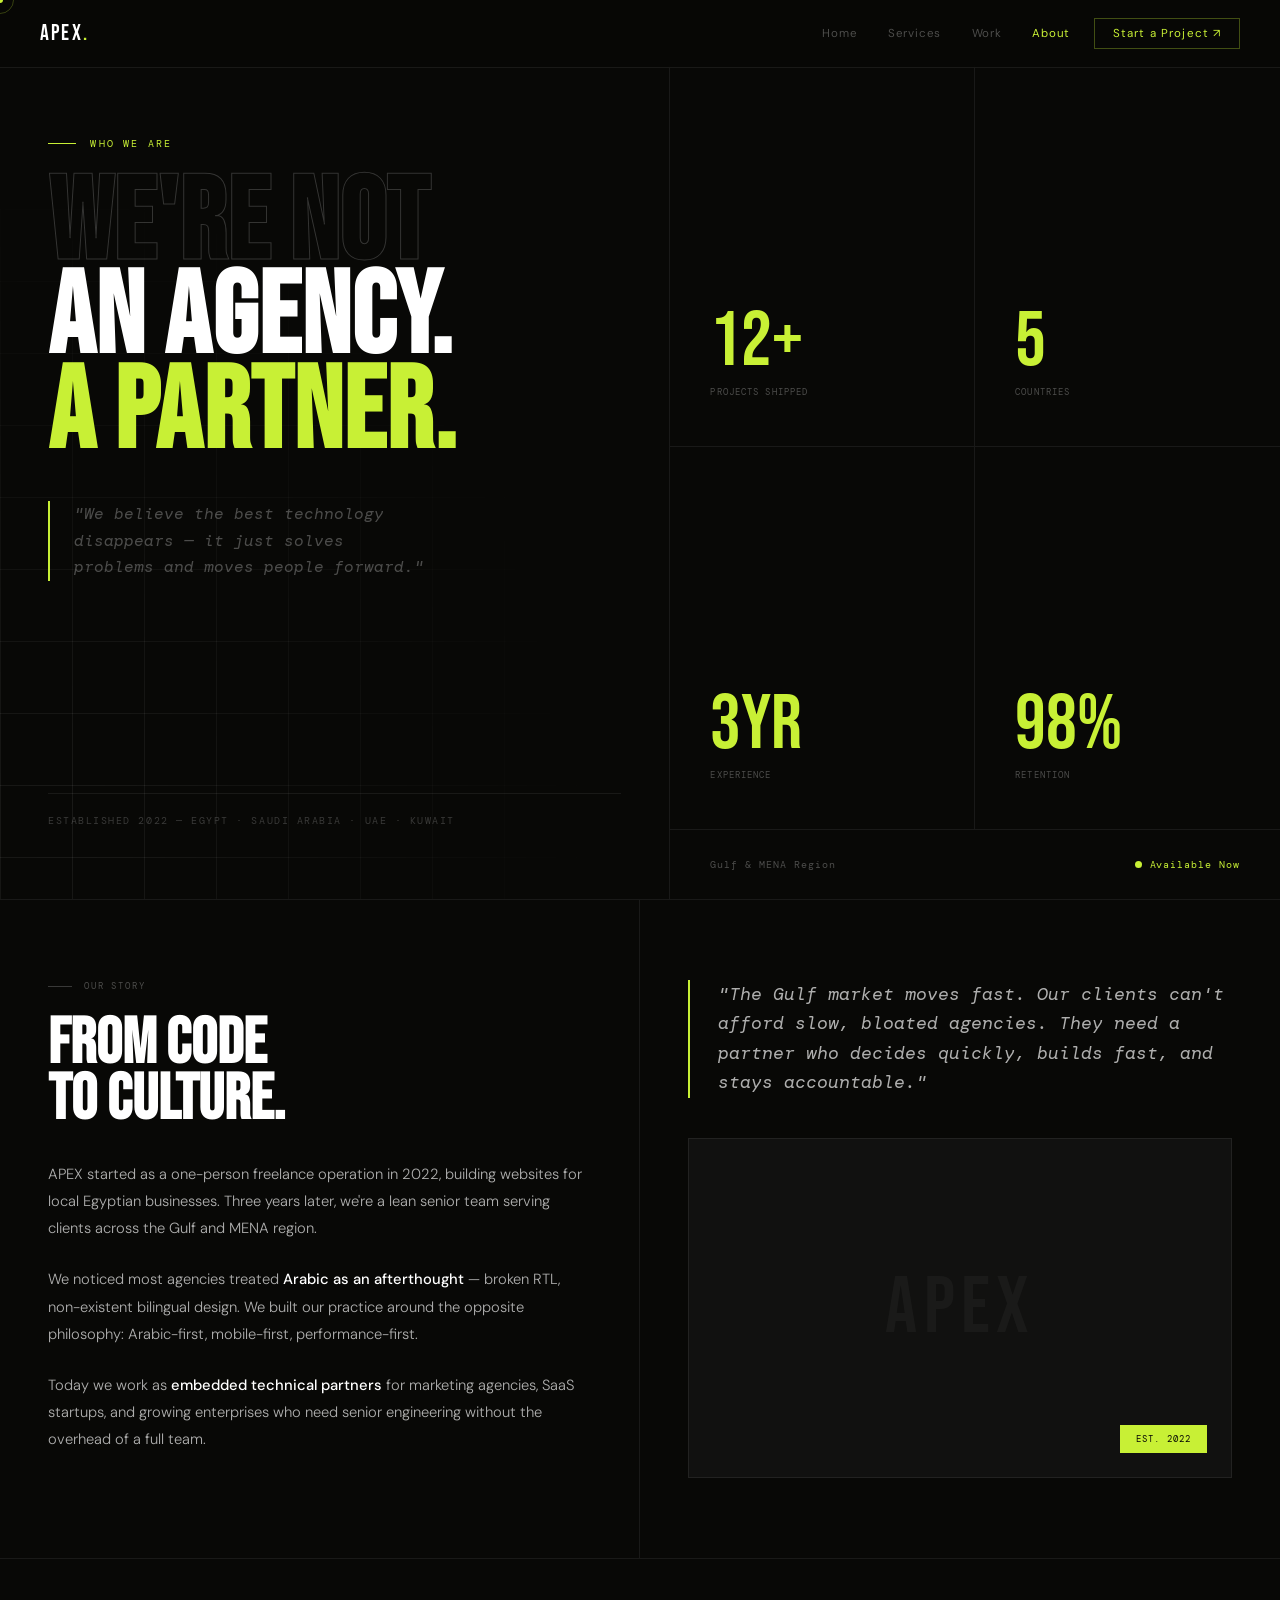
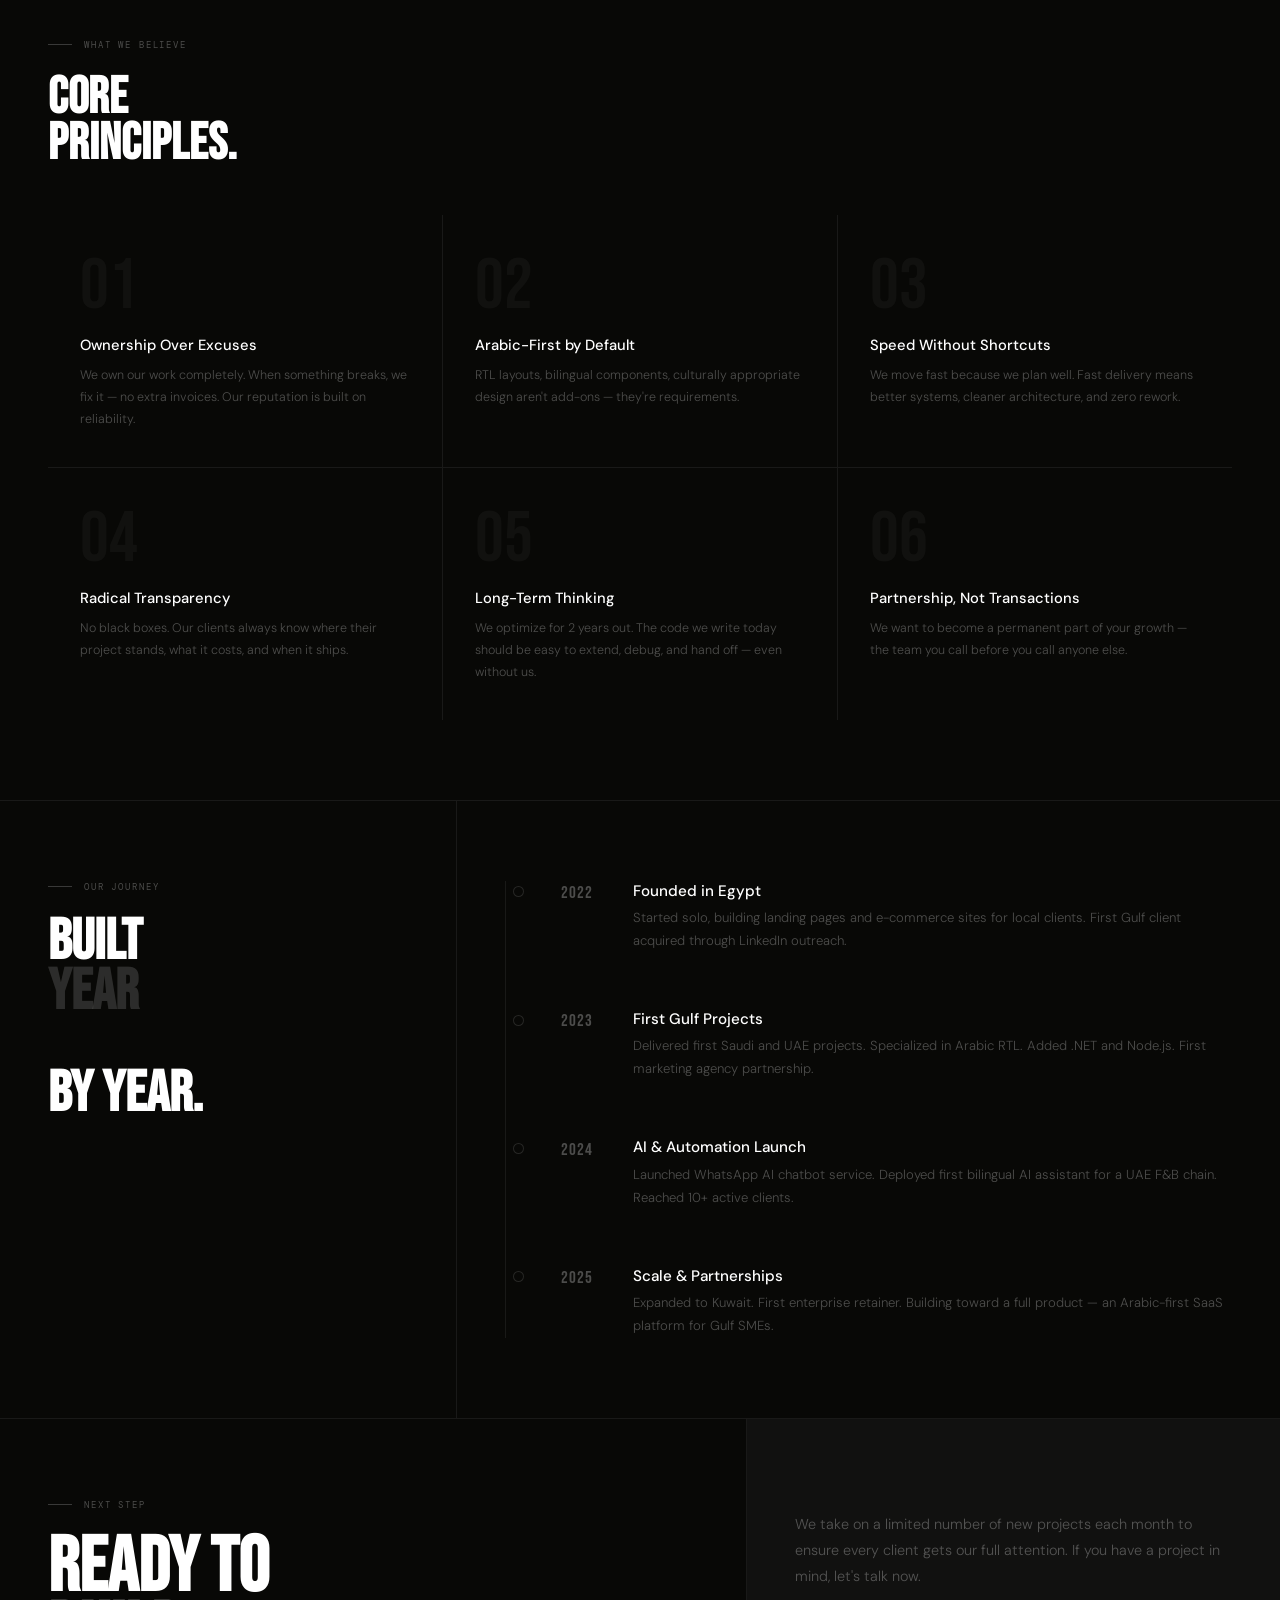
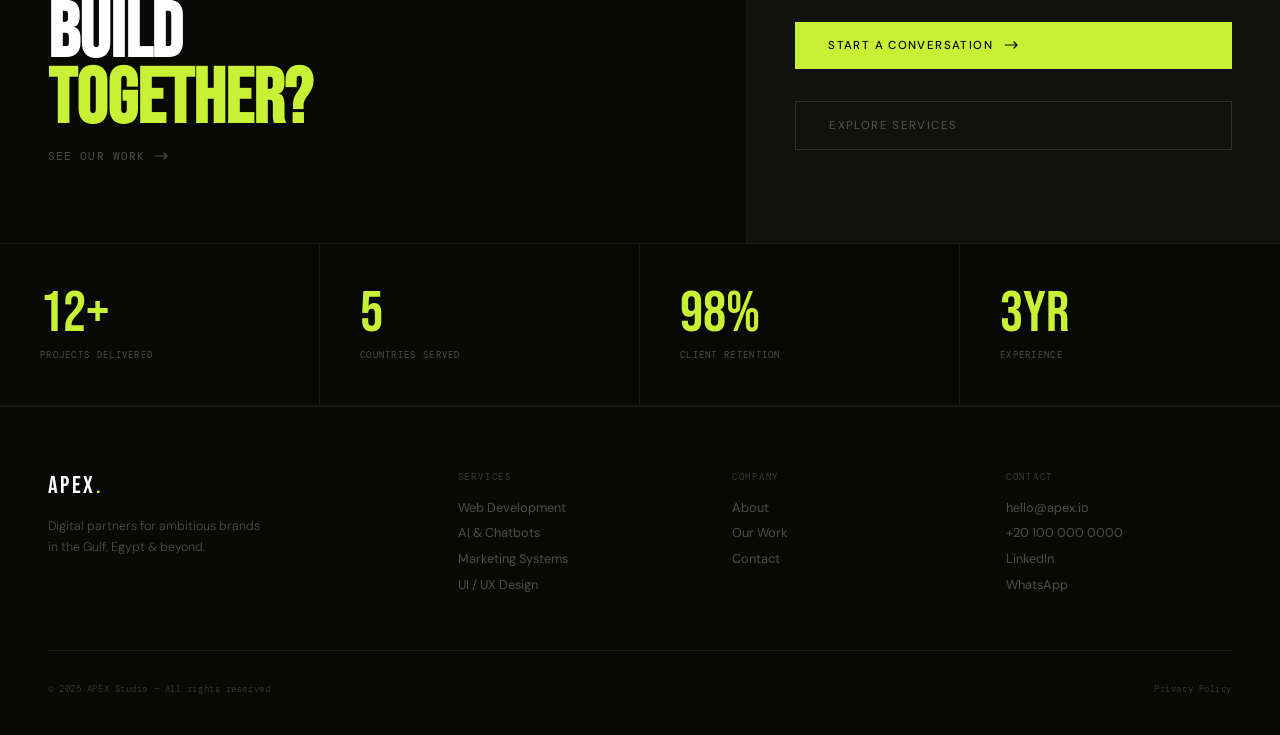
==== about.html @ 2ac138c9 "new tempelate of digital marketing website" ====
<!DOCTYPE html>
<html lang="en">
<head>
<meta charset="UTF-8">
<meta name="viewport" content="width=device-width, initial-scale=1.0">
<title>About — APEX Studio</title>
<link rel="preconnect" href="https://fonts.googleapis.com">
<link rel="preconnect" href="https://fonts.gstatic.com" crossorigin>
<link href="https://fonts.googleapis.com/css2?family=Bebas+Neue&family=DM+Mono:ital,wght@0,300;0,400;1,300&family=DM+Sans:ital,opsz,wght@0,9..40,300;0,9..40,400;0,9..40,500;1,9..40,300&display=swap" rel="stylesheet">
<link rel="stylesheet" href="shared.css">
<link rel="stylesheet" href="about.css">

</head>
<body>
<div class="prog" id="prog"></div>
<div class="spotlight" id="spotlight"></div>
<div class="cursor-dot" id="cur"></div>
<div class="cursor-ring" id="curR"></div>

<header>
  <a href="index.html" class="logo">APEX<span>.</span></a>
  <nav>
    <a href="index.html">Home</a><a href="services.html">Services</a>
    <a href="work.html">Work</a><a href="about.html" class="active">About</a>
    <a href="contact.html" class="nav-cta">Start a Project ↗</a>
  </nav>
</header>

<section class="manifesto">
  <div class="mani-left">
    <div class="mani-grid"></div>
    <div class="mani-content">
      <div class="eyebrow reveal" style="position:relative;z-index:1">Who We Are</div>
      <h1 class="mani-title">
        <span class="outline reveal d1">We're Not</span>
        <span class="reveal d2">An Agency.</span>
        <span class="lime reveal d3">A Partner.</span>
      </h1>
      <p class="mani-desc reveal d3">"We believe the best technology disappears — it just solves problems and moves people forward."</p>
    </div>
    <div class="mani-since reveal d4">Established 2022 — Egypt · Saudi Arabia · UAE · Kuwait</div>
  </div>
  <div class="mani-right">
    <div class="mani-stats">
      <div class="mani-stat reveal"><div class="ms-val">12+</div><div class="ms-lbl">Projects Shipped</div></div>
      <div class="mani-stat reveal d1"><div class="ms-val">5</div><div class="ms-lbl">Countries</div></div>
      <div class="mani-stat reveal d2"><div class="ms-val">3yr</div><div class="ms-lbl">Experience</div></div>
      <div class="mani-stat reveal d3"><div class="ms-val">98%</div><div class="ms-lbl">Retention</div></div>
    </div>
    <div class="mani-loc reveal d4">
      <span>Gulf &amp; MENA Region</span>
      <div class="avail-badge"><div class="avail-dot"></div><span>Available Now</span></div>
    </div>
  </div>
</section>

<section class="story">
  <div class="story-left">
    <div class="section-eyebrow reveal">Our Story</div>
    <h2 class="reveal d1">From Code<br>to Culture.</h2>
    <div class="story-body">
      <p class="reveal d2">APEX started as a one-person freelance operation in 2022, building websites for local Egyptian businesses. Three years later, we're a lean senior team serving clients across the Gulf and MENA region.</p>
      <p class="reveal d3">We noticed most agencies treated <strong>Arabic as an afterthought</strong> — broken RTL, non-existent bilingual design. We built our practice around the opposite philosophy: Arabic-first, mobile-first, performance-first.</p>
      <p class="reveal d4">Today we work as <strong>embedded technical partners</strong> for marketing agencies, SaaS startups, and growing enterprises who need senior engineering without the overhead of a full team.</p>
    </div>
  </div>
  <div class="story-right">
    <blockquote class="story-quote reveal">"The Gulf market moves fast. Our clients can't afford slow, bloated agencies. They need a partner who decides quickly, builds fast, and stays accountable."</blockquote>
    <div class="story-visual reveal d2">
      <div class="sv-text">APEX</div>
      <div class="sv-badge">Est. 2022</div>
    </div>
  </div>
</section>

<section class="values">
  <div class="section-eyebrow reveal">What We Believe</div>
  <h2 class="reveal d1" style="font-family:'Bebas Neue',sans-serif;font-size:clamp(2.5rem,4vw,5rem);line-height:.9;margin-top:1rem">Core<br>Principles.</h2>
  <div class="values-grid">
    <div class="val-card reveal"><div class="vc-num">01</div><div class="vc-title">Ownership Over Excuses</div><p class="vc-desc">We own our work completely. When something breaks, we fix it — no extra invoices. Our reputation is built on reliability.</p></div>
    <div class="val-card reveal d1"><div class="vc-num">02</div><div class="vc-title">Arabic-First by Default</div><p class="vc-desc">RTL layouts, bilingual components, culturally appropriate design aren't add-ons — they're requirements.</p></div>
    <div class="val-card reveal d2"><div class="vc-num">03</div><div class="vc-title">Speed Without Shortcuts</div><p class="vc-desc">We move fast because we plan well. Fast delivery means better systems, cleaner architecture, and zero rework.</p></div>
    <div class="val-card reveal"><div class="vc-num">04</div><div class="vc-title">Radical Transparency</div><p class="vc-desc">No black boxes. Our clients always know where their project stands, what it costs, and when it ships.</p></div>
    <div class="val-card reveal d1"><div class="vc-num">05</div><div class="vc-title">Long-Term Thinking</div><p class="vc-desc">We optimize for 2 years out. The code we write today should be easy to extend, debug, and hand off — even without us.</p></div>
    <div class="val-card reveal d2"><div class="vc-num">06</div><div class="vc-title">Partnership, Not Transactions</div><p class="vc-desc">We want to become a permanent part of your growth — the team you call before you call anyone else.</p></div>
  </div>
</section>

<div class="timeline-section">
  <div class="tl-intro">
    <div class="section-eyebrow reveal">Our Journey</div>
    <h2 class="reveal d1">Built<br><span class="dim">Year</span><br>by Year.</h2>
  </div>
  <div class="tl-body">
    <div class="tl-item reveal">
      <div class="tl-dot-wrap"><div class="tl-dot"></div></div>
      <div class="tl-year">2022</div>
      <div class="tl-content"><div class="tl-title">Founded in Egypt</div><p class="tl-desc">Started solo, building landing pages and e-commerce sites for local clients. First Gulf client acquired through LinkedIn outreach.</p></div>
    </div>
    <div class="tl-item reveal d1">
      <div class="tl-dot-wrap"><div class="tl-dot"></div></div>
      <div class="tl-year">2023</div>
      <div class="tl-content"><div class="tl-title">First Gulf Projects</div><p class="tl-desc">Delivered first Saudi and UAE projects. Specialized in Arabic RTL. Added .NET and Node.js. First marketing agency partnership.</p></div>
    </div>
    <div class="tl-item reveal d2">
      <div class="tl-dot-wrap"><div class="tl-dot"></div></div>
      <div class="tl-year">2024</div>
      <div class="tl-content"><div class="tl-title">AI & Automation Launch</div><p class="tl-desc">Launched WhatsApp AI chatbot service. Deployed first bilingual AI assistant for a UAE F&B chain. Reached 10+ active clients.</p></div>
    </div>
    <div class="tl-item reveal d3">
      <div class="tl-dot-wrap"><div class="tl-dot"></div></div>
      <div class="tl-year">2025</div>
      <div class="tl-content"><div class="tl-title">Scale & Partnerships</div><p class="tl-desc">Expanded to Kuwait. First enterprise retainer. Building toward a full product — an Arabic-first SaaS platform for Gulf SMEs.</p></div>
    </div>
  </div>
</div>

<section class="about-cta">
  <div class="acta-left">
    <div>
      <div class="section-eyebrow reveal">Next Step</div>
      <h2 class="reveal d1">Ready to<br>Build<br><span class="lime">Together?</span></h2>
    </div>
    <a href="work.html" class="arrow-link reveal d3" style="margin-top:1rem">See our work<svg width="14" height="8" viewBox="0 0 14 8" fill="none"><path d="M0 4h12M9 1l3 3-3 3" stroke="currentColor" stroke-width="1.2" stroke-linecap="round" stroke-linejoin="round"/></svg></a>
  </div>
  <div class="acta-right">
    <p class="reveal">We take on a limited number of new projects each month to ensure every client gets our full attention. If you have a project in mind, let's talk now.</p>
    <a href="contact.html" class="btn-lime reveal d1">Start a Conversation<svg width="14" height="8" viewBox="0 0 14 8" fill="none"><path d="M0 4h12M9 1l3 3-3 3" stroke="var(--bg)" stroke-width="1.2" stroke-linecap="round" stroke-linejoin="round"/></svg></a>
    <a href="services.html" class="btn-ghost reveal d2">Explore Services</a>
  </div>
</section>

<div class="stats-band">
  <div class="stat-cell reveal"><div class="s-val">12+</div><div class="s-lbl">Projects Delivered</div></div>
  <div class="stat-cell reveal d1"><div class="s-val">5</div><div class="s-lbl">Countries Served</div></div>
  <div class="stat-cell reveal d2"><div class="s-val">98%</div><div class="s-lbl">Client Retention</div></div>
  <div class="stat-cell reveal d3"><div class="s-val">3yr</div><div class="s-lbl">Experience</div></div>
</div>

<footer>
  <div class="footer-grid">
    <div class="f-brand"><a href="index.html" class="f-logo">APEX<span>.</span></a><p>Digital partners for ambitious brands in the Gulf, Egypt &amp; beyond.</p></div>
    <div class="f-col"><h4>Services</h4><a href="services.html">Web Development</a><a href="services.html">AI &amp; Chatbots</a><a href="services.html">Marketing Systems</a><a href="services.html">UI / UX Design</a></div>
    <div class="f-col"><h4>Company</h4><a href="about.html">About</a><a href="work.html">Our Work</a><a href="contact.html">Contact</a></div>
    <div class="f-col"><h4>Contact</h4><a href="mailto:hello@apex.io">hello@apex.io</a><a href="#">+20 100 000 0000</a><a href="#">LinkedIn</a><a href="#">WhatsApp</a></div>
  </div>
  <div class="footer-bottom"><p>© 2025 APEX Studio — All rights reserved</p><a href="#">Privacy Policy</a></div>
</footer>

<script src="shared.js"></script>
</body>
</html>
---- shared.css ----
@import url('https://fonts.googleapis.com/css2?family=Bebas+Neue&family=DM+Mono:ital,wght@0,300;0,400;1,300&family=DM+Sans:ital,opsz,wght@0,9..40,300;0,9..40,400;0,9..40,500;1,9..40,300&display=swap');

*,*::before,*::after{box-sizing:border-box;margin:0;padding:0}

:root{
  --bg:       #080806;
  --bg2:      #111110;
  --bg3:      #1a1a18;
  --bg4:      #222220;
  --line:     rgba(255,255,255,.07);
  --line2:    rgba(255,255,255,.12);
  --muted:    rgba(255,255,255,.28);
  --text:     rgba(255,255,255,.68);
  --white:    #ffffff;
  --lime:     #c8f035;
  --lime-dk:  #9cc020;
  --lime-dim: rgba(200,240,53,.1);
  --lime-glow:rgba(200,240,53,.22);
}

html{scroll-behavior:smooth}
body{
  font-family:'DM Sans',sans-serif;
  background:var(--bg);
  color:var(--white);
  overflow-x:hidden;
  cursor:none;
}

/* ── SPOTLIGHT + CURSOR ── */
.spotlight{
  position:fixed;width:340px;height:340px;border-radius:50%;
  pointer-events:none;z-index:1;
  transform:translate(-50%,-50%);
  background:radial-gradient(circle,rgba(200,240,53,.055) 0%,transparent 70%);
  opacity:0;transition:opacity .5s;
}
.cursor-dot{
  position:fixed;width:6px;height:6px;
  background:var(--lime);border-radius:50%;
  pointer-events:none;z-index:9999;
  transform:translate(-50%,-50%);
  transition:width .2s,height .2s,opacity .2s,transform .15s;
}
.cursor-ring{
  position:fixed;width:28px;height:28px;
  border:1px solid rgba(200,240,53,.45);border-radius:50%;
  pointer-events:none;z-index:9998;
  transform:translate(-50%,-50%);opacity:.55;
  transition:width .25s,height .25s,opacity .25s;
}
body:has(a:hover) .cursor-dot,
body:has(button:hover) .cursor-dot{transform:translate(-50%,-50%) scale(3);opacity:.3}

/* ── PROGRESS ── */
.prog{
  position:fixed;top:0;left:0;height:2px;
  background:var(--lime);z-index:700;width:0%;
  box-shadow:0 0 10px var(--lime-glow);
  transition:width .06s linear;
}

/* ── HEADER ── */
header{
  position:fixed;top:0;left:0;right:0;z-index:500;
  display:flex;justify-content:space-between;align-items:center;
  padding:1.1rem 2.5rem;
  border-bottom:1px solid var(--line);
  background:rgba(8,8,6,.93);
  backdrop-filter:blur(18px);
}
.logo{
  font-family:'Bebas Neue',sans-serif;font-size:1.4rem;
  letter-spacing:.1em;text-decoration:none;color:var(--white);
}
.logo span{color:var(--lime)}
nav{display:flex;align-items:center;gap:.1rem}
nav a{
  text-decoration:none;color:var(--muted);
  font-size:.72rem;letter-spacing:.07em;
  padding:.45rem .9rem;transition:color .18s;
}
nav a:hover,nav a.active{color:var(--lime)}
.nav-cta{
  margin-left:.5rem;padding:.46rem 1.1rem;
  border:1px solid rgba(200,240,53,.3);color:var(--lime)!important;
  font-size:.72rem;letter-spacing:.1em;
  transition:background .2s,border-color .2s!important;
}
.nav-cta:hover{background:var(--lime-dim)!important;border-color:rgba(200,240,53,.6)!important}

/* ── MARQUEE ── */
.marquee-wrap{
  overflow:hidden;border-top:1px solid var(--line);
  border-bottom:1px solid var(--line);
  padding:.75rem 0;background:var(--lime);
}
.marquee-track{
  display:flex;width:max-content;
  animation:marquee 26s linear infinite;
}
.marquee-item{
  white-space:nowrap;
  font-family:'Bebas Neue',sans-serif;
  font-size:1.05rem;letter-spacing:.14em;
  padding:0 2rem;color:var(--bg);
}
.marquee-sep{opacity:.35;margin:0 .25rem}
@keyframes marquee{from{transform:translateX(0)}to{transform:translateX(-50%)}}

/* ── GRID BG UTILITY ── */
.grid-bg{
  position:absolute;inset:0;z-index:0;pointer-events:none;
  background-image:
    linear-gradient(var(--line) 1px,transparent 1px),
    linear-gradient(90deg,var(--line) 1px,transparent 1px);
  background-size:72px 72px;
}

/* ── REVEAL ── */
.reveal{opacity:0;transform:translateY(22px);transition:opacity .7s ease,transform .7s ease}
.reveal.in{opacity:1;transform:translateY(0)}
.reveal-l{opacity:0;transform:translateX(-22px);transition:opacity .7s ease,transform .7s ease}
.reveal-l.in{opacity:1;transform:translateX(0)}
.d1{transition-delay:.08s}.d2{transition-delay:.16s}
.d3{transition-delay:.24s}.d4{transition-delay:.32s}.d5{transition-delay:.4s}

/* ── TYPOGRAPHY UTILITIES ── */
.eyebrow{
  font-family:'DM Mono',monospace;
  font-size:.62rem;letter-spacing:.22em;text-transform:uppercase;
  color:var(--lime);display:flex;align-items:center;gap:.9rem;
  margin-bottom:1.75rem;
}
.eyebrow::before{content:'';width:1.75rem;height:1px;background:var(--lime)}

.section-eyebrow{
  font-family:'DM Mono',monospace;
  font-size:.58rem;letter-spacing:.2em;text-transform:uppercase;
  color:var(--muted);display:flex;align-items:center;gap:.75rem;
  margin-bottom:1.5rem;
}
.section-eyebrow::before{content:'';width:1.5rem;height:1px;background:rgba(255,255,255,.2)}

/* ── BUTTONS ── */
.btn-lime{
  display:inline-flex;align-items:center;gap:.75rem;
  padding:1rem 2.1rem;background:var(--lime);color:var(--bg);
  font-family:'DM Sans',sans-serif;
  font-size:.72rem;letter-spacing:.12em;text-transform:uppercase;
  text-decoration:none;cursor:none;border:none;font-weight:500;
  transition:background .2s;
}
.btn-lime:hover{background:var(--lime-dk)}
.btn-ghost{
  display:inline-flex;align-items:center;gap:.75rem;
  padding:1rem 2.1rem;background:transparent;color:var(--muted);
  font-size:.72rem;letter-spacing:.12em;text-transform:uppercase;
  text-decoration:none;cursor:none;
  border:1px solid var(--line2);transition:all .2s;
  font-family:'DM Sans',sans-serif;
}
.btn-ghost:hover{border-color:rgba(255,255,255,.3);color:var(--white)}
.btn-outline-lime{
  display:inline-flex;align-items:center;gap:.75rem;
  padding:1rem 2.1rem;background:transparent;color:var(--lime);
  font-size:.72rem;letter-spacing:.12em;text-transform:uppercase;
  text-decoration:none;cursor:none;
  border:1px solid rgba(200,240,53,.35);transition:all .2s;
  font-family:'DM Sans',sans-serif;
}
.btn-outline-lime:hover{background:var(--lime-dim)}
.arrow-link{
  display:inline-flex;align-items:center;gap:.6rem;
  font-family:'DM Mono',monospace;
  font-size:.68rem;letter-spacing:.1em;text-transform:uppercase;
  color:var(--muted);text-decoration:none;
  transition:color .2s,gap .2s;cursor:none;
}
.arrow-link:hover{color:var(--lime);gap:1rem}

/* ── PAGE HERO SHARED ── */
.page-hero{
  padding-top:65px;min-height:58vh;
  display:flex;flex-direction:column;justify-content:flex-end;
  padding-bottom:4rem;padding-left:3rem;padding-right:3rem;
  border-bottom:1px solid var(--line);
  position:relative;overflow:hidden;
}
.page-hero-wm{
  position:absolute;right:-2%;bottom:-8%;
  font-family:'Bebas Neue',sans-serif;font-size:30vw;
  line-height:.8;letter-spacing:-.02em;
  color:rgba(255,255,255,.025);pointer-events:none;user-select:none;
}
.page-hero h1{
  font-family:'Bebas Neue',sans-serif;
  font-size:clamp(4.5rem,9vw,11rem);
  line-height:.86;letter-spacing:.01em;
  margin-top:1rem;position:relative;z-index:1;
}
.page-hero h1 .outline{
  display:block;
  -webkit-text-stroke:1px rgba(255,255,255,.15);
  color:transparent;
}
.page-hero-desc{
  font-size:.92rem;line-height:1.8;
  color:var(--muted);font-weight:300;
  max-width:460px;margin-top:1.75rem;
  position:relative;z-index:1;
}

/* ── STATS BAND ── */
.stats-band{
  display:grid;grid-template-columns:repeat(4,1fr);
  border-bottom:1px solid var(--line);
}
.stat-cell{
  padding:2.75rem 2.5rem;border-right:1px solid var(--line);
  position:relative;overflow:hidden;
}
.stat-cell:last-child{border-right:none}
.stat-cell::after{
  content:'';position:absolute;
  bottom:0;left:2.5rem;right:2.5rem;height:0;
  background:var(--lime);transition:height .35s ease;
}
.stat-cell:hover::after{height:2px}
.s-val{
  font-family:'Bebas Neue',sans-serif;
  font-size:clamp(2.8rem,4.5vw,5rem);
  color:var(--lime);line-height:.9;margin-bottom:.55rem;
}
.s-lbl{
  font-family:'DM Mono',monospace;
  font-size:.58rem;letter-spacing:.14em;text-transform:uppercase;
  color:var(--muted);
}

/* ── FOOTER ── */
footer{
  border-top:1px solid var(--line);
  padding:4rem 3rem 2.5rem;
  position:relative;
}
.footer-grid{
  display:grid;grid-template-columns:1.6fr 1fr 1fr 1fr;
  gap:3rem;padding-bottom:3rem;
  border-bottom:1px solid var(--line);margin-bottom:2rem;
}
.f-brand .f-logo{
  font-family:'Bebas Neue',sans-serif;font-size:1.5rem;
  letter-spacing:.1em;color:var(--white);text-decoration:none;display:block;
  margin-bottom:1rem;
}
.f-brand .f-logo span{color:var(--lime)}
.f-brand p{font-size:.78rem;line-height:1.75;color:var(--muted);max-width:220px;font-weight:300}
.f-col h4{
  font-family:'DM Mono',monospace;
  font-size:.55rem;letter-spacing:.2em;text-transform:uppercase;
  color:rgba(255,255,255,.2);margin-bottom:1rem;font-weight:400;
}
.f-col a{
  display:block;text-decoration:none;
  color:var(--muted);font-size:.8rem;
  margin-bottom:.55rem;transition:color .15s;
}
.f-col a:hover{color:var(--lime)}
.footer-bottom{
  display:flex;justify-content:space-between;align-items:center;flex-wrap:wrap;gap:1rem;
}
.footer-bottom p,.footer-bottom a{
  font-family:'DM Mono',monospace;
  font-size:.58rem;color:rgba(255,255,255,.18);letter-spacing:.06em;text-decoration:none;
}
.footer-bottom a:hover{color:var(--muted)}

/* ── RESPONSIVE ── */
@media(max-width:900px){
  header{padding:1rem 1.25rem}
  nav a{padding:.4rem .55rem;font-size:.68rem}
  .page-hero{padding:4.5rem 1.25rem 2.5rem;min-height:auto}
  footer{padding:3rem 1.25rem 2rem}
  .footer-grid{grid-template-columns:1fr 1fr;gap:2rem}
  .stats-band{grid-template-columns:1fr 1fr}
  .stat-cell{border-right:none;border-bottom:1px solid var(--line)}
  .nav-cta{display:none}
}
@media(max-width:540px){
  .footer-grid{grid-template-columns:1fr}
}
---- about.css ----
/* MANIFESTO HERO */
.manifesto{
  padding-top:65px;min-height:100vh;
  display:grid;grid-template-columns:1.1fr 1fr;
  border-bottom:1px solid var(--line);
}
.mani-left{
  padding:4.5rem 3rem;display:flex;flex-direction:column;
  justify-content:space-between;border-right:1px solid var(--line);
  position:relative;overflow:hidden;
}
.mani-grid{
  position:absolute;inset:0;z-index:0;
  background-image:
    linear-gradient(var(--line) 1px,transparent 1px),
    linear-gradient(90deg,var(--line) 1px,transparent 1px);
  background-size:72px 72px;
  mask-image:radial-gradient(ellipse 80% 80% at 10% 90%,black 0%,transparent 100%);
}
.mani-content{position:relative;z-index:1}
.mani-title{
  font-family:'Bebas Neue',sans-serif;
  font-size:clamp(5rem,9vw,10.5rem);
  line-height:.82;letter-spacing:.01em;margin-top:1.25rem;
  margin-bottom:2.5rem;
}
.mani-title .lime{color:var(--lime);display:block}
.mani-title .outline{display:block;-webkit-text-stroke:1px rgba(255,255,255,.18);color:transparent}
.mani-desc{
  font-family:'DM Mono',monospace;font-style:italic;
  font-size:1rem;line-height:1.65;color:var(--muted);
  border-left:2px solid var(--lime);padding-left:1.5rem;
  max-width:380px;margin-bottom:2.5rem;
}
.mani-since{
  font-family:'DM Mono',monospace;font-size:.6rem;letter-spacing:.16em;
  text-transform:uppercase;color:rgba(255,255,255,.2);
  padding-top:1.25rem;border-top:1px solid var(--line);
  position:relative;z-index:1;
}

.mani-right{display:flex;flex-direction:column}
.mani-stats{
  flex:1;display:grid;grid-template-columns:1fr 1fr;
  grid-template-rows:1fr 1fr;
}
.mani-stat{
  padding:3rem 2.5rem;
  border-bottom:1px solid var(--line);border-right:1px solid var(--line);
  display:flex;flex-direction:column;justify-content:flex-end;
  transition:background .25s;position:relative;overflow:hidden;
}
.mani-stat::before{
  content:'';position:absolute;bottom:0;left:0;right:0;height:0;
  background:var(--lime);transition:height .35s;
}
.mani-stat:hover::before{height:2px}
.mani-stat:nth-child(even){border-right:none}
.mani-stat:nth-child(n+3){border-bottom:none}
.mani-stat:hover{background:var(--bg2)}
.ms-val{font-family:'Bebas Neue',sans-serif;font-size:clamp(3.5rem,6vw,6.5rem);line-height:.85;color:var(--lime)}
.ms-lbl{font-family:'DM Mono',monospace;font-size:.58rem;letter-spacing:.12em;text-transform:uppercase;color:var(--muted);margin-top:.7rem}
.mani-loc{
  padding:1.75rem 2.5rem;border-top:1px solid var(--line);
  display:flex;justify-content:space-between;align-items:center;
}
.mani-loc span{font-family:'DM Mono',monospace;font-size:.6rem;letter-spacing:.1em;color:var(--muted)}
.avail-badge{display:flex;align-items:center;gap:.5rem}
.avail-dot{width:7px;height:7px;border-radius:50%;background:var(--lime);animation:pulse 2s ease infinite}
@keyframes pulse{0%,100%{box-shadow:0 0 0 0 rgba(200,240,53,.4)}50%{box-shadow:0 0 0 8px rgba(200,240,53,0)}}
.avail-badge span{font-family:'DM Mono',monospace;font-size:.6rem;color:var(--lime)}

/* STORY */
.story{display:grid;grid-template-columns:1fr 1fr;border-bottom:1px solid var(--line)}
.story-left{padding:5rem 3rem;border-right:1px solid var(--line)}
.story-left h2{font-family:'Bebas Neue',sans-serif;font-size:clamp(3rem,5vw,5.5rem);line-height:.88;margin:1rem 0 2rem}
.story-body p{font-size:.92rem;line-height:1.85;color:var(--text);font-weight:300;margin-bottom:1.5rem}
.story-body p strong{font-weight:500;color:var(--white)}
.story-right{
  padding:5rem 3rem;display:flex;flex-direction:column;gap:2.5rem;
}
.story-quote{
  font-family:'DM Mono',monospace;font-style:italic;
  font-size:1.15rem;line-height:1.6;color:var(--text);
  border-left:2px solid var(--lime);padding-left:1.75rem;
}
.story-visual{
  flex:1;min-height:280px;background:var(--bg2);
  border:1px solid var(--line);
  display:flex;align-items:center;justify-content:center;
  position:relative;overflow:hidden;
}
.sv-text{
  font-family:'Bebas Neue',sans-serif;font-size:5rem;
  color:rgba(255,255,255,.04);letter-spacing:.08em;
}
.sv-badge{
  position:absolute;bottom:1.5rem;right:1.5rem;
  padding:.5rem 1rem;background:var(--lime);
  font-family:'DM Mono',monospace;font-size:.58rem;letter-spacing:.12em;
  text-transform:uppercase;color:var(--bg);
}

/* VALUES */
.values{padding:5rem 3rem;border-bottom:1px solid var(--line)}
.values-grid{
  display:grid;grid-template-columns:repeat(3,1fr);
  gap:1px;background:var(--line);margin-top:3rem;
}
.val-card{
  background:var(--bg);padding:2.25rem 2rem;
  transition:background .25s;cursor:default;position:relative;overflow:hidden;
}
.val-card::before{
  content:'';position:absolute;left:0;top:0;bottom:0;width:0;
  background:var(--lime);transition:width .35s;
}
.val-card:hover::before{width:3px}
.val-card:hover{background:var(--bg2)}
.vc-num{
  font-family:'Bebas Neue',sans-serif;font-size:4.5rem;
  color:rgba(255,255,255,.04);line-height:1;margin-bottom:.75rem;
  transition:color .3s;
}
.val-card:hover .vc-num{color:rgba(200,240,53,.12)}
.vc-title{font-size:.92rem;font-weight:500;margin-bottom:.65rem}
.vc-desc{font-size:.78rem;line-height:1.75;color:var(--muted);font-weight:300}

/* TIMELINE */
.timeline-section{
  display:grid;grid-template-columns:1fr 1.8fr;
  border-bottom:1px solid var(--line);
}
.tl-intro{padding:5rem 3rem;border-right:1px solid var(--line)}
.tl-intro h2{font-family:'Bebas Neue',sans-serif;font-size:clamp(3rem,4.5vw,5rem);line-height:.88;margin-top:1rem}
.tl-intro h2 .dim{color:rgba(255,255,255,.15);display:block}
.tl-body{padding:5rem 3rem;position:relative}
.tl-body::before{
  content:'';position:absolute;
  left:3rem;top:5rem;bottom:5rem;width:1px;background:var(--line);
}
.tl-item{
  display:grid;grid-template-columns:2rem 3rem 1fr;
  gap:0 1.5rem;padding:0 0 3.5rem;align-items:start;
}
.tl-item:last-child{padding-bottom:0}
.tl-dot-wrap{display:flex;justify-content:center;padding-top:.35rem;position:relative;z-index:1}
.tl-dot{
  width:11px;height:11px;border-radius:50%;
  background:var(--bg);border:1.5px solid var(--line2);
  transition:all .3s;margin-left:-5px;
}
.tl-item:hover .tl-dot{background:var(--lime);border-color:var(--lime);box-shadow:0 0 12px var(--lime-glow)}
.tl-year{
  font-family:'Bebas Neue',sans-serif;font-size:1.05rem;
  color:var(--muted);padding-top:.15rem;letter-spacing:.05em;
}
.tl-content{}
.tl-title{font-size:.95rem;font-weight:500;margin-bottom:.4rem}
.tl-desc{font-size:.82rem;line-height:1.75;color:var(--muted);font-weight:300}

/* ABOUT CTA */
.about-cta{
  display:grid;grid-template-columns:1.4fr 1fr;
  border-bottom:1px solid var(--line);
}
.acta-left{
  padding:5rem 3rem;border-right:1px solid var(--line);
  display:flex;flex-direction:column;justify-content:space-between;
}
.acta-left h2{font-family:'Bebas Neue',sans-serif;font-size:clamp(3.5rem,6vw,7rem);line-height:.86}
.acta-left h2 .lime{color:var(--lime)}
.acta-right{
  padding:5rem 3rem;background:var(--bg2);
  display:flex;flex-direction:column;justify-content:center;gap:2rem;
}
.acta-right p{font-size:.9rem;line-height:1.8;color:var(--muted);font-weight:300}

@media(max-width:900px){
  .manifesto{grid-template-columns:1fr}
  .mani-left{padding:4rem 1.25rem 3rem;border-right:none;border-bottom:1px solid var(--line)}
  .mani-right{min-height:60vw}
  .story{grid-template-columns:1fr}
  .story-left{padding:3rem 1.25rem;border-right:none;border-bottom:1px solid var(--line)}
  .story-right{padding:3rem 1.25rem}
  .values{padding:3rem 1.25rem}
  .values-grid{grid-template-columns:1fr}
  .timeline-section{grid-template-columns:1fr}
  .tl-intro{padding:3rem 1.25rem;border-right:none;border-bottom:1px solid var(--line)}
  .tl-body{padding:3rem 1.25rem}
  .about-cta{grid-template-columns:1fr}
  .acta-left{padding:3rem 1.25rem;border-right:none;border-bottom:1px solid var(--line)}
  .acta-right{padding:3rem 1.25rem}
}
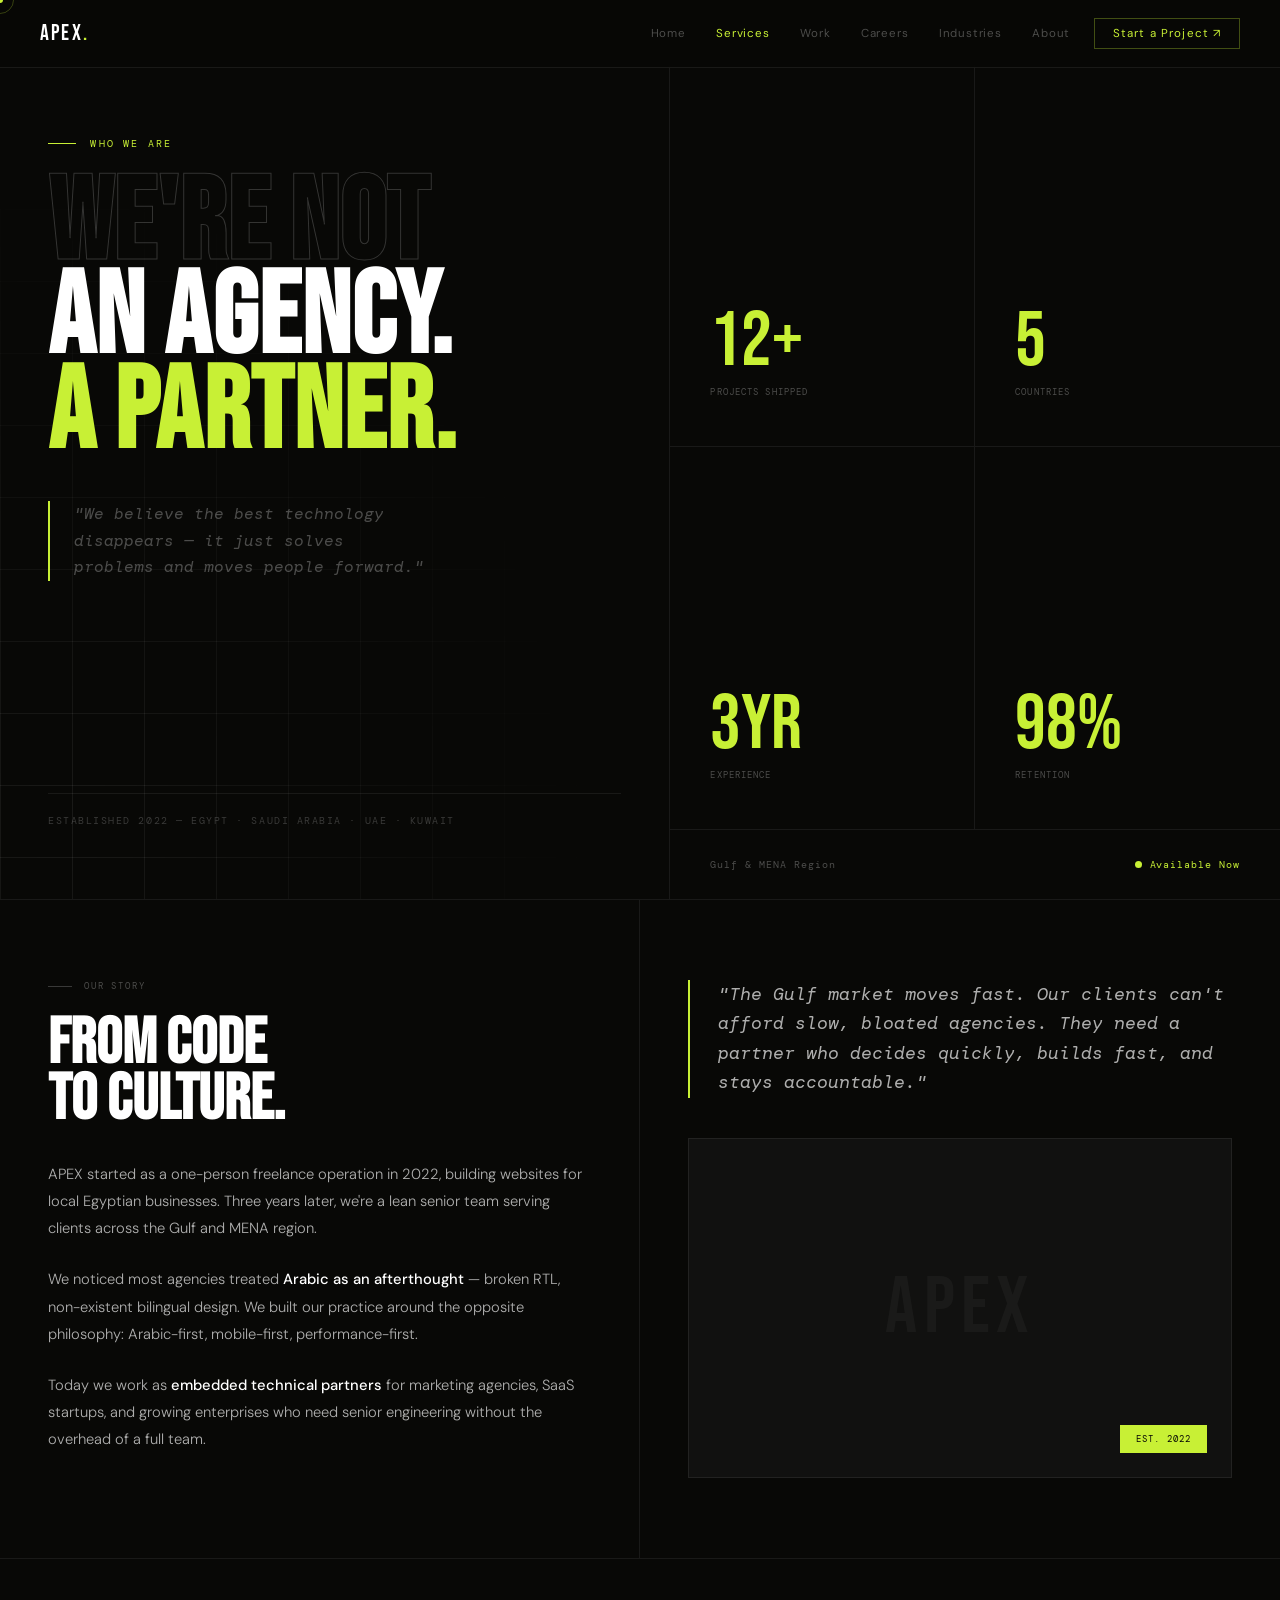
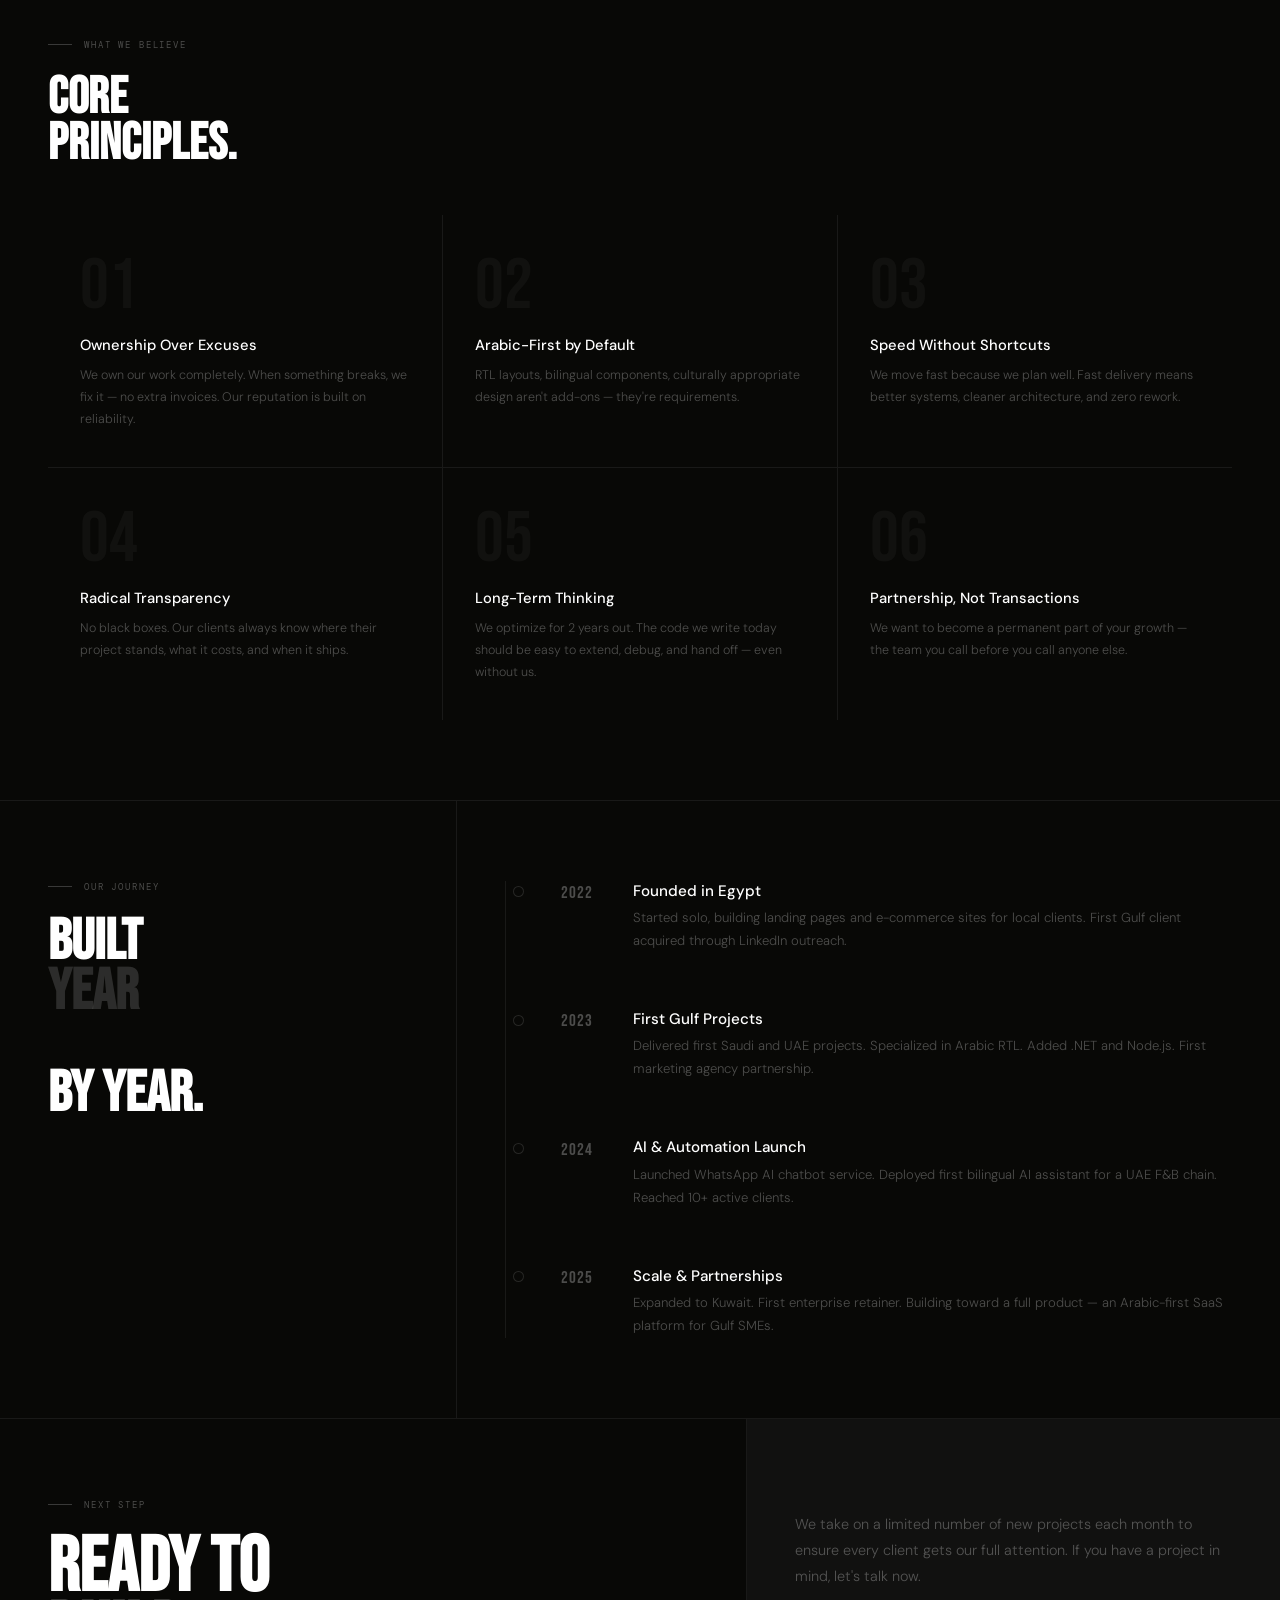
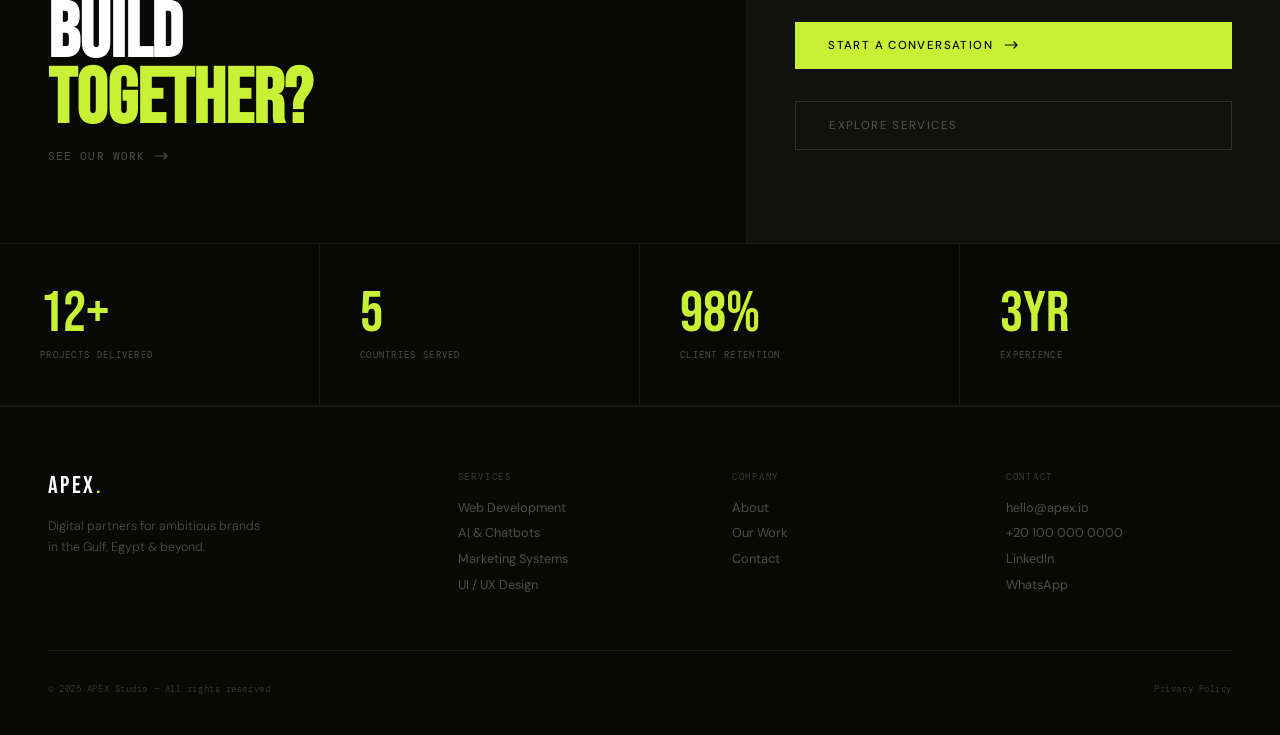
==== commit 87191033: "feat: Add "Industries" navigation link to all pages and update active link styling." ====
--- a/about.html
+++ b/about.html
@@ -20,8 +20,12 @@
 <header>
   <a href="index.html" class="logo">APEX<span>.</span></a>
   <nav>
-    <a href="index.html">Home</a><a href="services.html">Services</a>
-    <a href="work.html">Work</a><a href="about.html" class="active">About</a>
+    <a href="index.html">Home</a>
+    <a href="services.html" class="active">Services</a>
+    <a href="work.html">Work</a>
+    <a href="careers.html">Careers</a>
+    <a href="industries.html">Industries</a>
+    <a href="about.html">About</a>
     <a href="contact.html" class="nav-cta">Start a Project ↗</a>
   </nav>
 </header>
